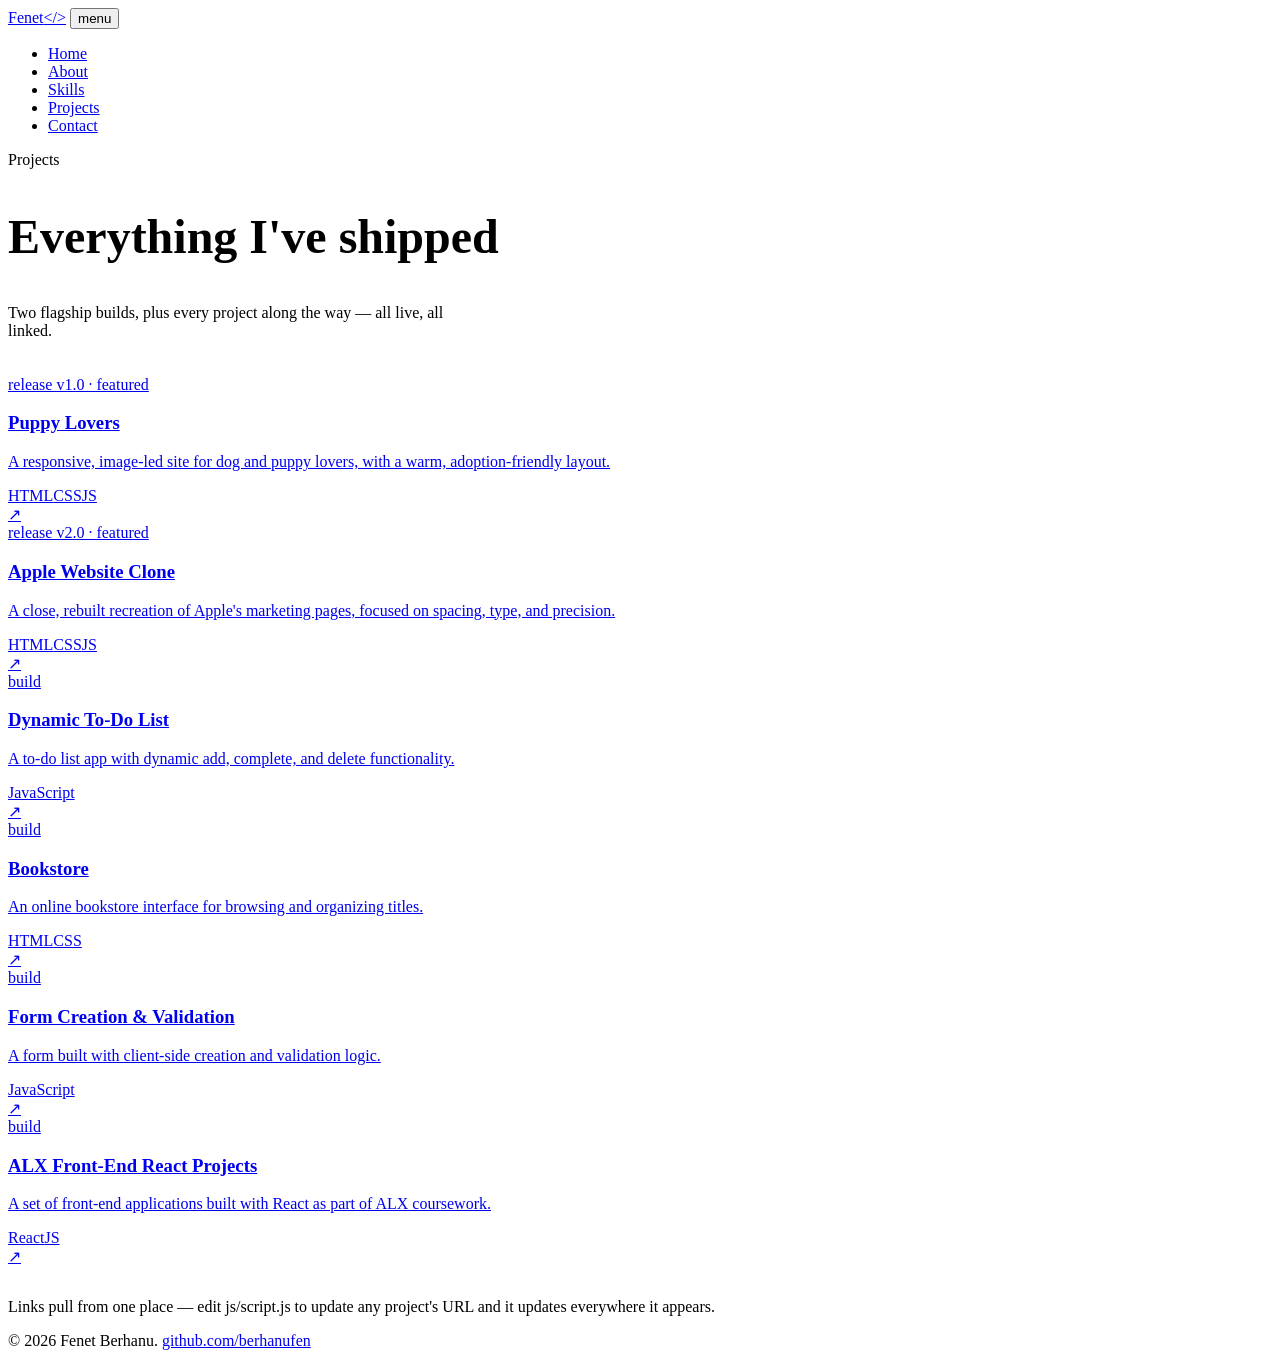
==== projects.html @ 6c9f4310 "Add files via upload" ====
<!DOCTYPE html>
<html lang="en">
<head>
<meta charset="UTF-8" />
<meta name="viewport" content="width=device-width, initial-scale=1.0" />
<title>Projects — Fenet Berhanu</title>
<meta name="description" content="Projects built by Fenet Berhanu, including Puppy Lovers and an Apple website clone." />
<link rel="preconnect" href="https://fonts.googleapis.com">
<link rel="preconnect" href="https://fonts.gstatic.com" crossorigin>
<link href="https://fonts.googleapis.com/css2?family=IBM+Plex+Mono:wght@400;500&family=Inter:wght@400;500;600&family=Sora:wght@600;700&display=swap" rel="stylesheet">
<link rel="stylesheet" href="css/style.css" />
</head>
<body>

<header class="site-header">
  <nav class="nav wrap">
    <a class="nav__brand" href="index.html">Fenet<span>&lt;/&gt;</span></a>
    <button class="nav__toggle" aria-expanded="false" aria-label="Toggle menu">menu</button>
    <ul class="nav__links">
      <li><a href="index.html">Home</a></li>
      <li><a href="about.html">About</a></li>
      <li><a href="skills.html">Skills</a></li>
      <li><a href="projects.html" aria-current="page">Projects</a></li>
      <li><a href="contact.html">Contact</a></li>
    </ul>
  </nav>
</header>

<main>
  <section class="hero wrap" style="grid-template-columns:1fr; padding-bottom:20px;">
    <div>
      <p class="hero__eyebrow">Projects</p>
      <h1 style="font-size:clamp(2rem,5vw,3rem);">Everything I've <span class="grad-text">shipped</span></h1>
      <p class="hero__desc" style="max-width:60ch;">Two flagship builds, plus every project along the way — all live, all linked.</p>
    </div>
  </section>

  <section class="section wrap">
    <div class="project-grid">

      <a class="project-card project-card--featured" data-link="puppyLovers" href="#" target="_blank" rel="noopener">
        <span class="project-card__tag">release v1.0 · featured</span>
        <h3>Puppy Lovers</h3>
        <p>A responsive, image-led site for dog and puppy lovers, with a warm, adoption-friendly layout.</p>
        <div class="project-card__meta">
          <div class="project-card__stack"><span class="chip">HTML</span><span class="chip">CSS</span><span class="chip">JS</span></div>
          <span class="project-card__arrow">↗</span>
        </div>
      </a>

      <a class="project-card project-card--featured" data-link="appleClone" href="#" target="_blank" rel="noopener">
        <span class="project-card__tag">release v2.0 · featured</span>
        <h3>Apple Website Clone</h3>
        <p>A close, rebuilt recreation of Apple's marketing pages, focused on spacing, type, and precision.</p>
        <div class="project-card__meta">
          <div class="project-card__stack"><span class="chip">HTML</span><span class="chip">CSS</span><span class="chip">JS</span></div>
          <span class="project-card__arrow">↗</span>
        </div>
      </a>

      <a class="project-card" data-link="todoList" href="#" target="_blank" rel="noopener">
        <span class="project-card__tag">build</span>
        <h3>Dynamic To-Do List</h3>
        <p>A to-do list app with dynamic add, complete, and delete functionality.</p>
        <div class="project-card__meta">
          <div class="project-card__stack"><span class="chip">JavaScript</span></div>
          <span class="project-card__arrow">↗</span>
        </div>
      </a>

      <a class="project-card" data-link="bookstore" href="#" target="_blank" rel="noopener">
        <span class="project-card__tag">build</span>
        <h3>Bookstore</h3>
        <p>An online bookstore interface for browsing and organizing titles.</p>
        <div class="project-card__meta">
          <div class="project-card__stack"><span class="chip">HTML</span><span class="chip">CSS</span></div>
          <span class="project-card__arrow">↗</span>
        </div>
      </a>

      <a class="project-card" data-link="formValidation" href="#" target="_blank" rel="noopener">
        <span class="project-card__tag">build</span>
        <h3>Form Creation &amp; Validation</h3>
        <p>A form built with client-side creation and validation logic.</p>
        <div class="project-card__meta">
          <div class="project-card__stack"><span class="chip">JavaScript</span></div>
          <span class="project-card__arrow">↗</span>
        </div>
      </a>

      <a class="project-card" data-link="alxReact" href="#" target="_blank" rel="noopener">
        <span class="project-card__tag">build</span>
        <h3>ALX Front-End React Projects</h3>
        <p>A set of front-end applications built with React as part of ALX coursework.</p>
        <div class="project-card__meta">
          <div class="project-card__stack"><span class="chip">React</span><span class="chip">JS</span></div>
          <span class="project-card__arrow">↗</span>
        </div>
      </a>

    </div>

    <p class="note" style="margin-top:32px;">Links pull from one place — edit js/script.js to update any project's URL and it updates everywhere it appears.</p>
  </section>
</main>

<footer class="site-footer wrap">
  <span>© 2026 Fenet Berhanu.</span>
  <a href="https://github.com/berhanufen" target="_blank" rel="noopener">github.com/berhanufen</a>
</footer>

<script src="js/script.js"></script>
</body>
</html>
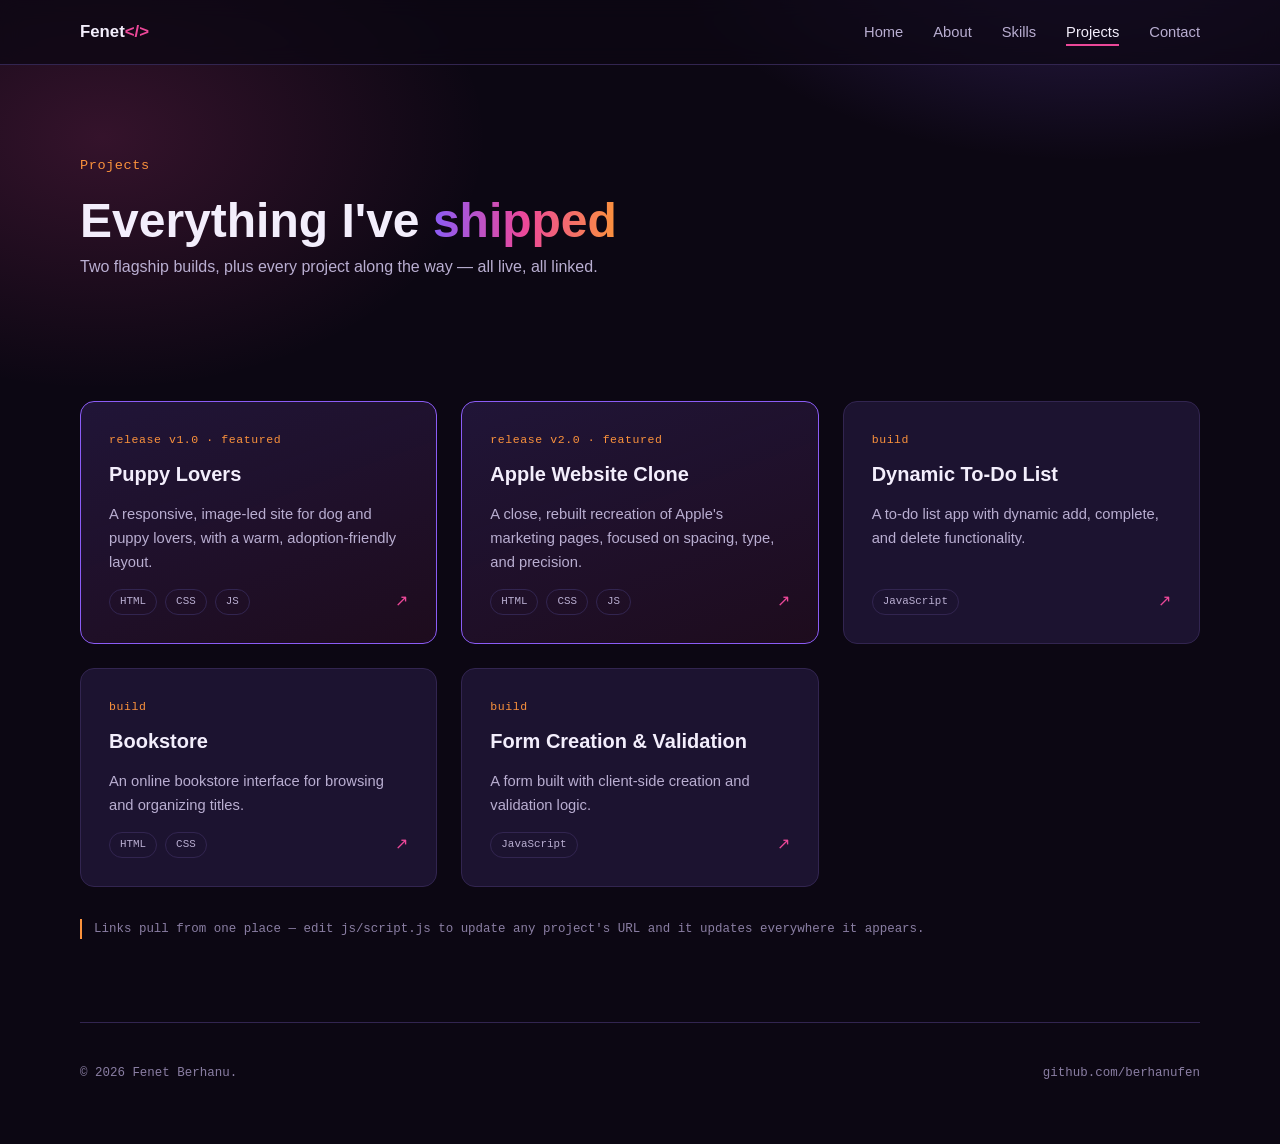
==== commit 8ad88046: "Remove ALX Front-End React Projects card Removed ALX Front-End React Projects card from the projects" ====
--- a/projects.html
+++ b/projects.html
@@ -88,15 +88,7 @@
         </div>
       </a>
 
-      <a class="project-card" data-link="alxReact" href="#" target="_blank" rel="noopener">
-        <span class="project-card__tag">build</span>
-        <h3>ALX Front-End React Projects</h3>
-        <p>A set of front-end applications built with React as part of ALX coursework.</p>
-        <div class="project-card__meta">
-          <div class="project-card__stack"><span class="chip">React</span><span class="chip">JS</span></div>
-          <span class="project-card__arrow">↗</span>
-        </div>
-      </a>
+      
 
     </div>
 
--- a/css/style.css
+++ b/css/style.css
@@ -0,0 +1,572 @@
+/* ============================================
+   Fenet Berhanu — Portfolio v2
+   Dark, glow-accented, front-end-developer theme.
+   ============================================ */
+
+:root {
+  --bg-0: #0c0713;
+  --bg-1: #150d21;
+  --bg-2: #1c1230;
+  --surface: #1c1330;
+  --surface-line: #322550;
+  --text: #f3eefc;
+  --text-dim: #b9aed1;
+  --text-mute: #8a7ea3;
+
+  --violet: #8b5cf6;
+  --magenta: #ec4899;
+  --orange: #fb923c;
+  --grad: linear-gradient(90deg, var(--violet), var(--magenta), var(--orange));
+
+  --font-display: "Sora", sans-serif;
+  --font-body: "Inter", sans-serif;
+  --font-mono: "IBM Plex Mono", monospace;
+
+  --maxw: 1120px;
+  --radius: 14px;
+}
+
+* { box-sizing: border-box; }
+html { scroll-behavior: smooth; }
+
+@media (prefers-reduced-motion: reduce) {
+  html { scroll-behavior: auto; }
+  *, *::before, *::after {
+    animation-duration: 0.01ms !important;
+    animation-iteration-count: 1 !important;
+    transition-duration: 0.01ms !important;
+  }
+}
+
+body {
+  margin: 0;
+  background: var(--bg-0);
+  background-image:
+    radial-gradient(720px 420px at 85% -8%, rgba(139, 92, 246, 0.30), transparent 60%),
+    radial-gradient(640px 420px at 8% 12%, rgba(236, 72, 153, 0.18), transparent 60%);
+  background-repeat: no-repeat;
+  color: var(--text);
+  font-family: var(--font-body);
+  line-height: 1.65;
+  -webkit-font-smoothing: antialiased;
+}
+
+a { color: inherit; }
+p { color: var(--text-dim); margin: 0 0 1em; }
+
+h1, h2, h3, h4 {
+  font-family: var(--font-display);
+  font-weight: 700;
+  color: var(--text);
+  line-height: 1.15;
+  margin: 0 0 0.5em;
+}
+
+.wrap {
+  max-width: var(--maxw);
+  margin: 0 auto;
+  padding: 0 28px;
+}
+
+.grad-text {
+  background: var(--grad);
+  -webkit-background-clip: text;
+  background-clip: text;
+  color: transparent;
+}
+
+a:focus-visible,
+button:focus-visible {
+  outline: 2px solid var(--magenta);
+  outline-offset: 3px;
+}
+
+/* ---------- Nav ---------- */
+.site-header {
+  position: sticky;
+  top: 0;
+  z-index: 30;
+  background: rgba(12, 7, 19, 0.75);
+  backdrop-filter: blur(10px);
+  border-bottom: 1px solid var(--surface-line);
+}
+
+.nav {
+  display: flex;
+  align-items: center;
+  justify-content: space-between;
+  padding: 18px 0;
+}
+
+.nav__brand {
+  font-family: var(--font-display);
+  font-weight: 700;
+  font-size: 1.05rem;
+  text-decoration: none;
+}
+
+.nav__brand span { color: var(--magenta); }
+
+.nav__links {
+  display: flex;
+  gap: 30px;
+  list-style: none;
+  margin: 0;
+  padding: 0;
+  font-size: 0.92rem;
+}
+
+.nav__links a {
+  text-decoration: none;
+  color: var(--text-dim);
+  padding-bottom: 4px;
+  border-bottom: 2px solid transparent;
+  transition: color 0.15s ease, border-color 0.15s ease;
+}
+
+.nav__links a:hover,
+.nav__links a[aria-current="page"] {
+  color: var(--text);
+  border-color: var(--magenta);
+}
+
+.nav__toggle {
+  display: none;
+}
+
+@media (max-width: 680px) {
+  .nav__links {
+    display: none;
+    position: absolute;
+    top: 100%;
+    left: 0;
+    right: 0;
+    flex-direction: column;
+    background: var(--bg-1);
+    border-bottom: 1px solid var(--surface-line);
+    padding: 16px 28px 22px;
+    gap: 16px;
+  }
+  .nav__links.is-open { display: flex; }
+  .nav__toggle {
+    display: inline-flex;
+    background: none;
+    border: 1px solid var(--surface-line);
+    border-radius: 8px;
+    padding: 6px 12px;
+    color: var(--text);
+    font-size: 0.85rem;
+    cursor: pointer;
+  }
+}
+
+/* ---------- Buttons ---------- */
+.btn {
+  display: inline-flex;
+  align-items: center;
+  gap: 8px;
+  font-family: var(--font-body);
+  font-weight: 600;
+  font-size: 0.92rem;
+  text-decoration: none;
+  padding: 13px 24px;
+  border-radius: 999px;
+  border: 1px solid var(--surface-line);
+  color: var(--text);
+  background: transparent;
+  cursor: pointer;
+  transition: transform 0.15s ease, border-color 0.15s ease, background 0.15s ease;
+}
+
+.btn:hover { transform: translateY(-2px); border-color: var(--violet); }
+
+.btn--primary {
+  background: var(--grad);
+  border: none;
+  color: #150a1f;
+}
+
+.btn--primary:hover { filter: brightness(1.08); }
+
+/* ---------- Hero ---------- */
+.hero {
+  padding: 90px 0 70px;
+  display: grid;
+  grid-template-columns: 1.15fr 0.85fr;
+  gap: 48px;
+  align-items: center;
+}
+
+@media (max-width: 820px) {
+  .hero { grid-template-columns: 1fr; padding-top: 56px; }
+  .hero__portrait { order: -1; }
+}
+
+.hero__eyebrow {
+  font-family: var(--font-mono);
+  font-size: 0.85rem;
+  color: var(--orange);
+  letter-spacing: 0.04em;
+  margin-bottom: 16px;
+}
+
+.hero h1 {
+  font-size: clamp(2.4rem, 5.4vw, 3.6rem);
+  margin-bottom: 6px;
+}
+
+.hero__role {
+  font-size: clamp(1.2rem, 2.6vw, 1.6rem);
+  font-family: var(--font-display);
+  font-weight: 700;
+  margin-bottom: 18px;
+}
+
+.hero__desc { max-width: 46ch; margin-bottom: 30px; }
+
+.hero__actions {
+  display: flex;
+  flex-wrap: wrap;
+  gap: 14px;
+  margin-bottom: 26px;
+}
+
+.hero__social {
+  display: flex;
+  gap: 14px;
+}
+
+.hero__social a {
+  width: 40px;
+  height: 40px;
+  border-radius: 50%;
+  border: 1px solid var(--surface-line);
+  display: flex;
+  align-items: center;
+  justify-content: center;
+  text-decoration: none;
+  color: var(--text-dim);
+  font-family: var(--font-mono);
+  font-size: 0.75rem;
+  transition: border-color 0.15s ease, color 0.15s ease;
+}
+
+.hero__social a:hover { border-color: var(--magenta); color: var(--text); }
+
+.hero__portrait {
+  position: relative;
+  justify-self: center;
+}
+
+.hero__portrait-ring {
+  width: min(340px, 78vw);
+  height: min(340px, 78vw);
+  border-radius: 50%;
+  padding: 4px;
+  background: var(--grad);
+  position: relative;
+}
+
+.hero__portrait-ring img {
+  width: 100%;
+  height: 100%;
+  border-radius: 50%;
+  object-fit: cover;
+  display: block;
+  border: 4px solid var(--bg-0);
+}
+
+.hero__badge {
+  position: absolute;
+  width: 52px;
+  height: 52px;
+  border-radius: 50%;
+  background: var(--surface);
+  border: 1px solid var(--surface-line);
+  display: flex;
+  align-items: center;
+  justify-content: center;
+  font-family: var(--font-mono);
+  font-size: 0.7rem;
+  font-weight: 600;
+  box-shadow: 0 0 24px rgba(139, 92, 246, 0.35);
+}
+
+.hero__badge--1 { top: 4%; right: 2%; color: #ffce54; }
+.hero__badge--2 { bottom: 10%; right: -4%; color: #61dafb; }
+.hero__badge--3 { top: 44%; left: -6%; color: #f7df1e; }
+
+/* ---------- Section shell ---------- */
+.section { padding: 70px 0; }
+.section--alt { background: var(--bg-1); border-top: 1px solid var(--surface-line); border-bottom: 1px solid var(--surface-line); }
+
+.section__head { margin-bottom: 40px; }
+
+.section__label {
+  font-family: var(--font-mono);
+  font-size: 0.78rem;
+  color: var(--orange);
+  text-transform: uppercase;
+  letter-spacing: 0.1em;
+  margin-bottom: 10px;
+}
+
+.section h2 { font-size: clamp(1.6rem, 3.4vw, 2.3rem); }
+.section__intro { max-width: 60ch; }
+
+/* ---------- Skills ---------- */
+.skills-grid {
+  display: grid;
+  grid-template-columns: repeat(auto-fit, minmax(150px, 1fr));
+  gap: 16px;
+}
+
+.skill-card {
+  background: var(--surface);
+  border: 1px solid var(--surface-line);
+  border-radius: var(--radius);
+  padding: 20px;
+  text-align: center;
+  transition: transform 0.15s ease, border-color 0.15s ease;
+}
+
+.skill-card:hover { transform: translateY(-4px); border-color: var(--violet); }
+
+.skill-card__label {
+  font-family: var(--font-display);
+  font-weight: 700;
+  font-size: 0.98rem;
+  color: var(--text);
+}
+
+/* ---------- Strengths ---------- */
+.strengths-grid {
+  display: grid;
+  grid-template-columns: repeat(auto-fit, minmax(200px, 1fr));
+  gap: 20px;
+}
+
+.strength-card {
+  background: var(--surface);
+  border: 1px solid var(--surface-line);
+  border-radius: var(--radius);
+  padding: 26px 22px;
+}
+
+.strength-card__num {
+  font-family: var(--font-mono);
+  font-size: 0.78rem;
+  color: var(--magenta);
+  margin-bottom: 10px;
+  display: block;
+}
+
+.strength-card h3 { font-size: 1.05rem; margin-bottom: 6px; }
+.strength-card p { font-size: 0.92rem; margin: 0; }
+
+/* ---------- Project cards ---------- */
+.project-grid {
+  display: grid;
+  grid-template-columns: repeat(auto-fit, minmax(280px, 1fr));
+  gap: 24px;
+}
+
+.project-card {
+  background: var(--surface);
+  border: 1px solid var(--surface-line);
+  border-radius: var(--radius);
+  padding: 28px;
+  text-decoration: none;
+  display: flex;
+  flex-direction: column;
+  gap: 14px;
+  position: relative;
+  transition: transform 0.18s ease, border-color 0.18s ease;
+}
+
+.project-card:hover {
+  transform: translateY(-5px);
+  border-color: var(--violet);
+}
+
+.project-card--featured {
+  background: linear-gradient(160deg, rgba(139, 92, 246, 0.16), rgba(236, 72, 153, 0.08));
+  border-color: var(--violet);
+}
+
+.project-card__tag {
+  font-family: var(--font-mono);
+  font-size: 0.72rem;
+  color: var(--orange);
+  letter-spacing: 0.05em;
+}
+
+.project-card h3 { font-size: 1.25rem; margin-bottom: 2px; }
+.project-card p { font-size: 0.92rem; margin: 0; }
+
+.project-card__meta {
+  margin-top: auto;
+  display: flex;
+  justify-content: space-between;
+  align-items: center;
+}
+
+.project-card__stack {
+  display: flex;
+  gap: 8px;
+  flex-wrap: wrap;
+  font-family: var(--font-mono);
+  font-size: 0.68rem;
+}
+
+.chip {
+  border: 1px solid var(--surface-line);
+  color: var(--text-dim);
+  padding: 3px 10px;
+  border-radius: 999px;
+}
+
+.project-card__arrow {
+  font-family: var(--font-mono);
+  color: var(--magenta);
+  font-size: 1rem;
+}
+
+/* ---------- Timeline (about) ---------- */
+.about-grid {
+  display: grid;
+  grid-template-columns: 1fr 1fr;
+  gap: 56px;
+  align-items: start;
+}
+
+@media (max-width: 780px) {
+  .about-grid { grid-template-columns: 1fr; }
+}
+
+.fact-list {
+  list-style: none;
+  padding: 0;
+  margin: 0;
+  display: flex;
+  flex-direction: column;
+  gap: 16px;
+}
+
+.fact-list li {
+  border-bottom: 1px solid var(--surface-line);
+  padding-bottom: 14px;
+  display: flex;
+  justify-content: space-between;
+  gap: 20px;
+  font-size: 0.95rem;
+}
+
+.fact-list .k {
+  font-family: var(--font-mono);
+  color: var(--text-mute);
+  font-size: 0.82rem;
+}
+
+.fact-list .v { color: var(--text); text-align: right; }
+
+/* ---------- Contact ---------- */
+.contact-grid {
+  display: grid;
+  grid-template-columns: 1fr 1fr;
+  gap: 48px;
+}
+
+@media (max-width: 780px) {
+  .contact-grid { grid-template-columns: 1fr; }
+}
+
+.contact-list {
+  list-style: none;
+  padding: 0;
+  margin: 0;
+  display: flex;
+  flex-direction: column;
+  gap: 4px;
+}
+
+.contact-list a {
+  display: flex;
+  justify-content: space-between;
+  align-items: center;
+  text-decoration: none;
+  padding: 20px 0;
+  border-bottom: 1px solid var(--surface-line);
+  font-family: var(--font-display);
+  font-weight: 700;
+  font-size: 1.15rem;
+  color: var(--text);
+}
+
+.contact-list a span {
+  font-family: var(--font-mono);
+  font-size: 0.75rem;
+  color: var(--text-mute);
+  font-weight: 400;
+}
+
+.contact-list a:hover { color: var(--magenta); }
+
+.form {
+  display: flex;
+  flex-direction: column;
+  gap: 16px;
+}
+
+.form label {
+  font-family: var(--font-mono);
+  font-size: 0.78rem;
+  color: var(--text-mute);
+  display: block;
+  margin-bottom: 6px;
+}
+
+.form input,
+.form textarea {
+  width: 100%;
+  border: 1px solid var(--surface-line);
+  background: var(--surface);
+  border-radius: 8px;
+  padding: 12px 14px;
+  font-family: var(--font-body);
+  font-size: 0.95rem;
+  color: var(--text);
+}
+
+.form input:focus,
+.form textarea:focus {
+  outline: 2px solid var(--magenta);
+  outline-offset: 1px;
+}
+
+.form textarea { resize: vertical; min-height: 120px; }
+
+.note {
+  font-family: var(--font-mono);
+  font-size: 0.78rem;
+  color: var(--text-mute);
+  border-left: 2px solid var(--orange);
+  padding-left: 12px;
+}
+
+/* ---------- Footer ---------- */
+.site-footer {
+  padding: 40px 0 60px;
+  display: flex;
+  justify-content: space-between;
+  align-items: center;
+  flex-wrap: wrap;
+  gap: 12px;
+  border-top: 1px solid var(--surface-line);
+}
+
+.site-footer,
+.site-footer a { font-family: var(--font-mono); font-size: 0.78rem; color: var(--text-mute); }
+
+.site-footer a { text-decoration: none; }
+.site-footer a:hover { color: var(--magenta); }
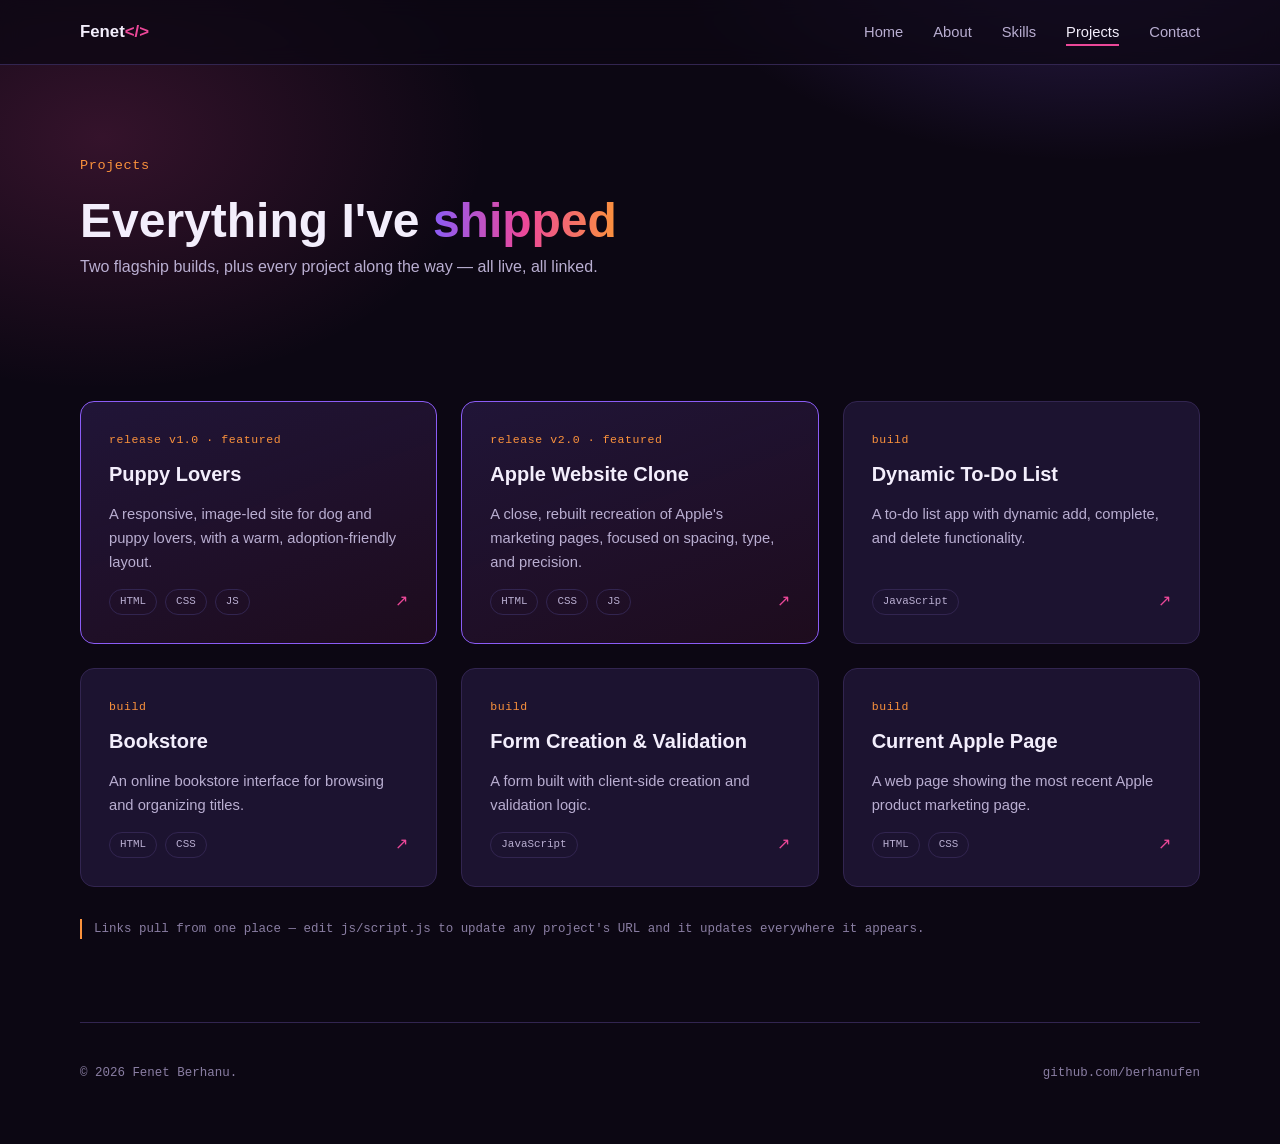
==== commit 741aee79: "Add Current Apple Page project card Added a new project card for the Current Apple Page, including t" ====
--- a/projects.html
+++ b/projects.html
@@ -88,6 +88,15 @@
         </div>
       </a>
 
+      <a class="project-card" data-link="Current-Apple-Page" href="#" target="_blank" rel="noopener">
+        <span class="project-card__tag">build</span>
+        <h3>Current Apple Page</h3>
+        <p>A web page showing the most recent Apple product marketing page.</p>
+        <div class="project-card__meta">
+          <div class="project-card__stack"><span class="chip">HTML</span><span class="chip">CSS</span></div>
+          <span class="project-card__arrow">↗</span>
+        </div>
+      </a>
       
 
     </div>
